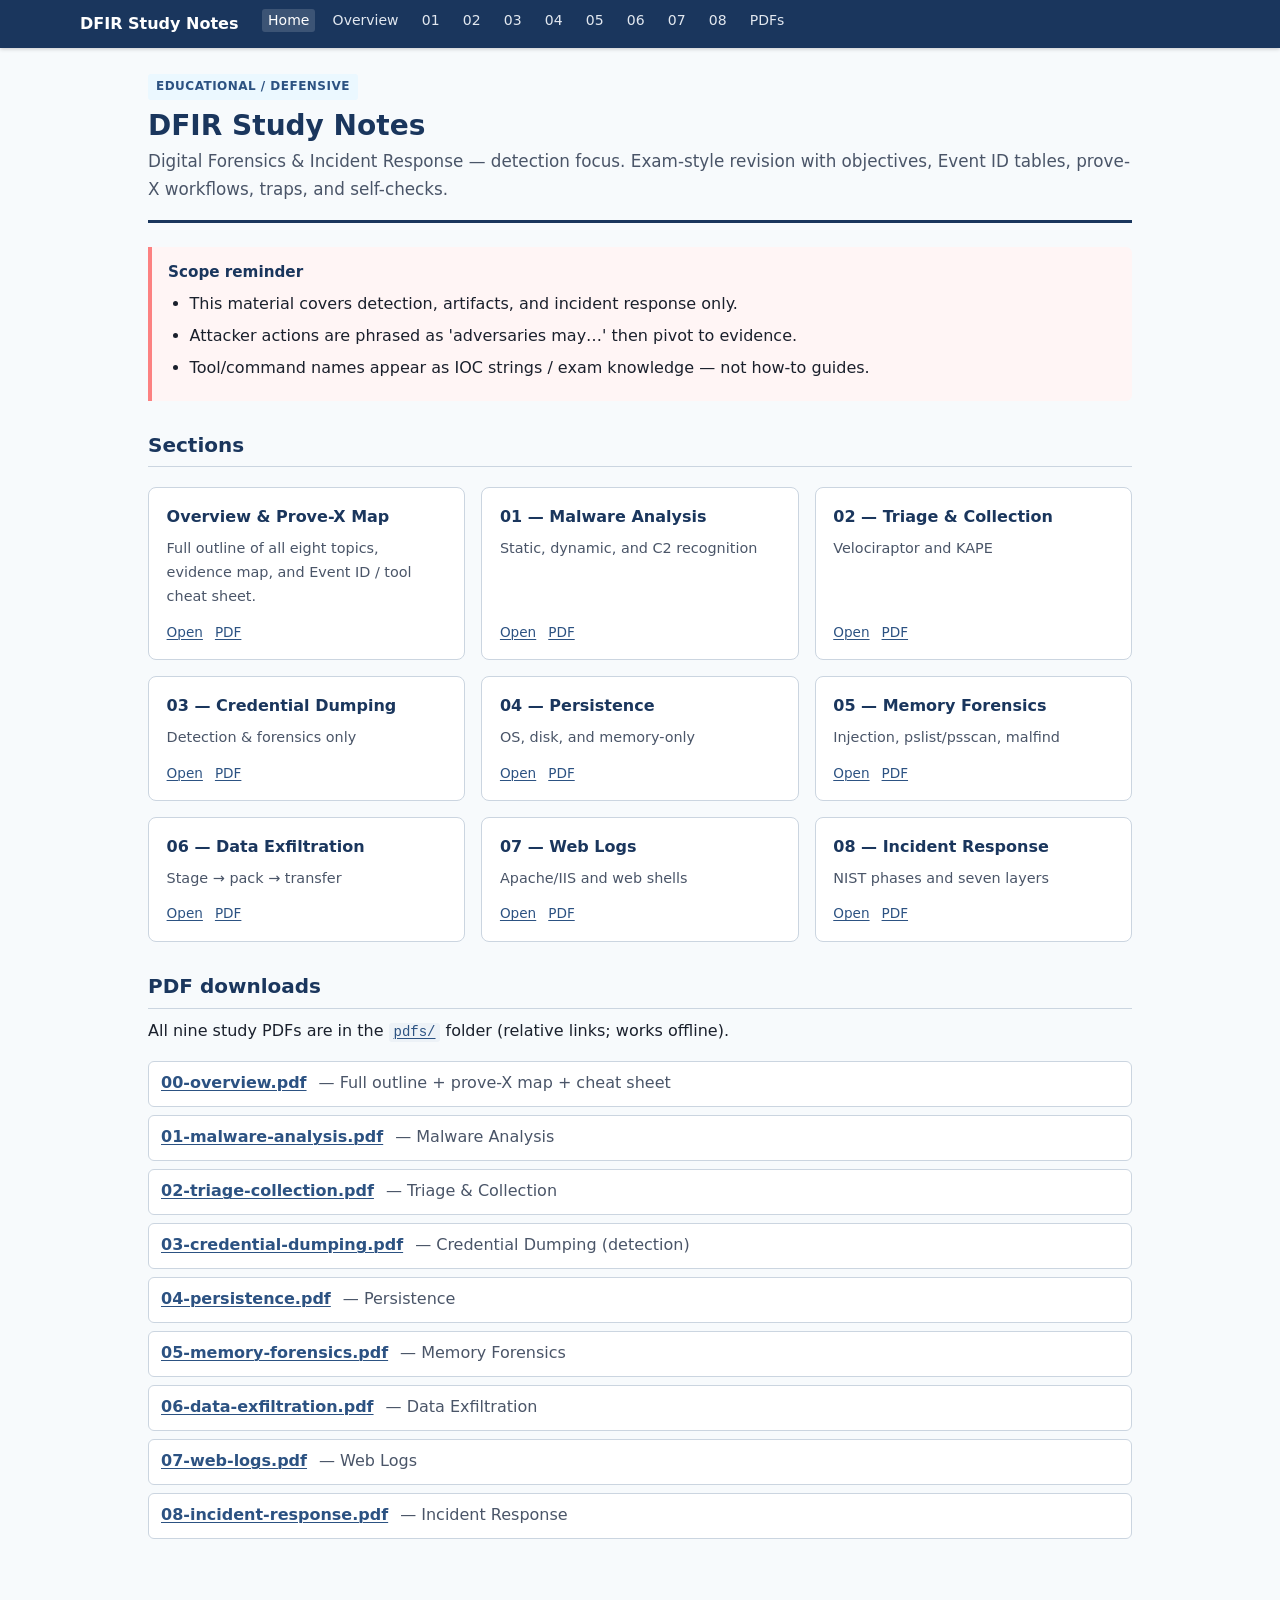
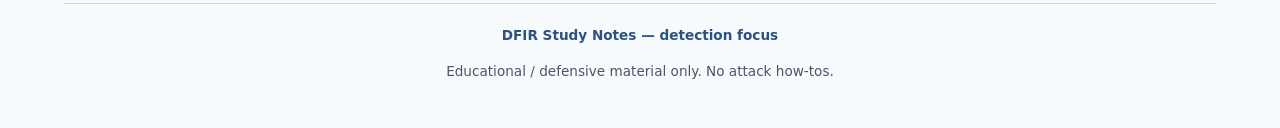
==== index.html @ 2293a6c2 "Add DFIR study notes: HTML site and PDFs Static browser-friendly notes plus PDF downloads for exam r" ====
<!DOCTYPE html>
<html lang="en">
<head>
<meta charset="utf-8">
<meta name="viewport" content="width=device-width, initial-scale=1">
<title>Home | DFIR Study Notes</title>
<meta name="description" content="Educational defensive DFIR study notes — detection and forensics focus.">
<link rel="stylesheet" href="css/style.css">
</head>
<body>
<nav class="site-nav" aria-label="Main">
  <div class="nav-inner">
    <a class="brand" href="index.html">DFIR Study Notes</a>
    <button type="button" class="nav-toggle" aria-expanded="false" aria-controls="nav-links"
      onclick="var n=document.getElementById('nav-links');var o=n.classList.toggle('open');this.setAttribute('aria-expanded',o);">Menu</button>
    <ul class="nav-links" id="nav-links"><li><a href="index.html" aria-current="page">Home</a></li><li><a href="overview.html">Overview</a></li><li><a href="01-malware-analysis.html">01</a></li><li><a href="02-triage-collection.html">02</a></li><li><a href="03-credential-dumping.html">03</a></li><li><a href="04-persistence.html">04</a></li><li><a href="05-memory-forensics.html">05</a></li><li><a href="06-data-exfiltration.html">06</a></li><li><a href="07-web-logs.html">07</a></li><li><a href="08-incident-response.html">08</a></li><li><a href="pdfs/">PDFs</a></li></ul>
  </div>
</nav>
<main class="wide-main">

<header class="page-header">
  <span class="badge">Educational / Defensive</span>
  <h1>DFIR Study Notes</h1>
  <p class="subtitle">Digital Forensics &amp; Incident Response — detection focus. Exam-style revision with objectives, Event ID tables, prove-X workflows, traps, and self-checks.</p>
</header>

<div class="callout warn"><strong class="title">Scope reminder</strong><ul><li>This material covers detection, artifacts, and incident response only.</li><li>Attacker actions are phrased as 'adversaries may…' then pivot to evidence.</li><li>Tool/command names appear as IOC strings / exam knowledge — not how-to guides.</li></ul></div>

<h2>Sections</h2>
<div class="card-grid">
<article class="card">
  <h3><a href="overview.html">Overview &amp; Prove-X Map</a></h3>
  <p>Full outline of all eight topics, evidence map, and Event ID / tool cheat sheet.</p>
  <div class="card-links"><a href="overview.html">Open</a><a href="pdfs/00-overview.pdf">PDF</a></div>
</article>
<article class="card">
  <h3><a href="01-malware-analysis.html">01 — Malware Analysis</a></h3>
  <p>Static, dynamic, and C2 recognition</p>
  <div class="card-links"><a href="01-malware-analysis.html">Open</a><a href="pdfs/01-malware-analysis.pdf">PDF</a></div>
</article>
<article class="card">
  <h3><a href="02-triage-collection.html">02 — Triage &amp; Collection</a></h3>
  <p>Velociraptor and KAPE</p>
  <div class="card-links"><a href="02-triage-collection.html">Open</a><a href="pdfs/02-triage-collection.pdf">PDF</a></div>
</article>
<article class="card">
  <h3><a href="03-credential-dumping.html">03 — Credential Dumping</a></h3>
  <p>Detection &amp; forensics only</p>
  <div class="card-links"><a href="03-credential-dumping.html">Open</a><a href="pdfs/03-credential-dumping.pdf">PDF</a></div>
</article>
<article class="card">
  <h3><a href="04-persistence.html">04 — Persistence</a></h3>
  <p>OS, disk, and memory-only</p>
  <div class="card-links"><a href="04-persistence.html">Open</a><a href="pdfs/04-persistence.pdf">PDF</a></div>
</article>
<article class="card">
  <h3><a href="05-memory-forensics.html">05 — Memory Forensics</a></h3>
  <p>Injection, pslist/psscan, malfind</p>
  <div class="card-links"><a href="05-memory-forensics.html">Open</a><a href="pdfs/05-memory-forensics.pdf">PDF</a></div>
</article>
<article class="card">
  <h3><a href="06-data-exfiltration.html">06 — Data Exfiltration</a></h3>
  <p>Stage → pack → transfer</p>
  <div class="card-links"><a href="06-data-exfiltration.html">Open</a><a href="pdfs/06-data-exfiltration.pdf">PDF</a></div>
</article>
<article class="card">
  <h3><a href="07-web-logs.html">07 — Web Logs</a></h3>
  <p>Apache/IIS and web shells</p>
  <div class="card-links"><a href="07-web-logs.html">Open</a><a href="pdfs/07-web-logs.pdf">PDF</a></div>
</article>
<article class="card">
  <h3><a href="08-incident-response.html">08 — Incident Response</a></h3>
  <p>NIST phases and seven layers</p>
  <div class="card-links"><a href="08-incident-response.html">Open</a><a href="pdfs/08-incident-response.pdf">PDF</a></div>
</article>
</div>

<h2>PDF downloads</h2>
<p>All nine study PDFs are in the <a href="pdfs/"><code>pdfs/</code></a> folder (relative links; works offline).</p>
<ul class="pdf-list">
<li><a href="pdfs/00-overview.pdf">00-overview.pdf</a> <span class="section-num">— Full outline + prove-X map + cheat sheet</span></li>
<li><a href="pdfs/01-malware-analysis.pdf">01-malware-analysis.pdf</a> <span class="section-num">— Malware Analysis</span></li>
<li><a href="pdfs/02-triage-collection.pdf">02-triage-collection.pdf</a> <span class="section-num">— Triage &amp; Collection</span></li>
<li><a href="pdfs/03-credential-dumping.pdf">03-credential-dumping.pdf</a> <span class="section-num">— Credential Dumping (detection)</span></li>
<li><a href="pdfs/04-persistence.pdf">04-persistence.pdf</a> <span class="section-num">— Persistence</span></li>
<li><a href="pdfs/05-memory-forensics.pdf">05-memory-forensics.pdf</a> <span class="section-num">— Memory Forensics</span></li>
<li><a href="pdfs/06-data-exfiltration.pdf">06-data-exfiltration.pdf</a> <span class="section-num">— Data Exfiltration</span></li>
<li><a href="pdfs/07-web-logs.pdf">07-web-logs.pdf</a> <span class="section-num">— Web Logs</span></li>
<li><a href="pdfs/08-incident-response.pdf">08-incident-response.pdf</a> <span class="section-num">— Incident Response</span></li>
</ul>

</main>
<footer class="site-footer">
  <p><span class="tag">DFIR Study Notes — detection focus</span></p>
  <p>Educational / defensive material only. No attack how-tos.</p>
</footer>
</body>
</html>
---- css/style.css ----
/* DFIR Study Notes — offline-friendly, study-focused stylesheet */
:root {
  --accent: #1a365d;
  --accent2: #2c5282;
  --accent-light: #ebf8ff;
  --bg: #f7fafc;
  --card: #ffffff;
  --text: #1a202c;
  --muted: #4a5568;
  --border: #cbd5e0;
  --warn-bg: #fff5f5;
  --warn-border: #fc8181;
  --ok-bg: #f0fff4;
  --ok-border: #68d391;
  --code-bg: #edf2f7;
  --nav-h: 3.25rem;
  --max: 52rem;
  --font: system-ui, -apple-system, "Segoe UI", Roboto, "Helvetica Neue", Arial, sans-serif;
  --mono: ui-monospace, "Cascadia Code", "SF Mono", Consolas, "Liberation Mono", monospace;
}

*, *::before, *::after { box-sizing: border-box; }

html { scroll-behavior: smooth; }

body {
  margin: 0;
  font-family: var(--font);
  font-size: 1rem;
  line-height: 1.65;
  color: var(--text);
  background: var(--bg);
}

a { color: var(--accent2); text-decoration-thickness: 1px; text-underline-offset: 2px; }
a:hover { color: var(--accent); }

/* —— Nav —— */
.site-nav {
  position: sticky;
  top: 0;
  z-index: 100;
  background: var(--accent);
  color: #fff;
  box-shadow: 0 1px 4px rgba(0,0,0,.2);
}
.site-nav .nav-inner {
  max-width: 72rem;
  margin: 0 auto;
  padding: .6rem 1rem;
  display: flex;
  flex-wrap: wrap;
  align-items: center;
  gap: .5rem 1rem;
}
.site-nav .brand {
  font-weight: 700;
  color: #fff;
  text-decoration: none;
  margin-right: .5rem;
  white-space: nowrap;
}
.site-nav .brand:hover { color: #bee3f8; }
.site-nav .nav-links {
  display: flex;
  flex-wrap: wrap;
  gap: .35rem .75rem;
  list-style: none;
  margin: 0;
  padding: 0;
  font-size: .875rem;
}
.site-nav .nav-links a {
  color: #e2e8f0;
  text-decoration: none;
  padding: .2rem .35rem;
  border-radius: 3px;
}
.site-nav .nav-links a:hover,
.site-nav .nav-links a[aria-current="page"] {
  background: rgba(255,255,255,.15);
  color: #fff;
}
.nav-toggle {
  display: none;
  background: transparent;
  border: 1px solid #a0aec0;
  color: #fff;
  padding: .35rem .6rem;
  border-radius: 4px;
  cursor: pointer;
  margin-left: auto;
}

@media (max-width: 800px) {
  .nav-toggle { display: block; }
  .site-nav .nav-links {
    display: none;
    width: 100%;
    flex-direction: column;
    padding: .5rem 0;
  }
  .site-nav .nav-links.open { display: flex; }
}

/* —— Layout —— */
main {
  max-width: var(--max);
  margin: 0 auto;
  padding: 1.5rem 1.25rem 3rem;
}
.wide-main { max-width: 64rem; }

.page-header {
  margin-bottom: 1.5rem;
  padding-bottom: 1rem;
  border-bottom: 3px solid var(--accent);
}
.page-header h1 {
  margin: 0 0 .35rem;
  font-size: 1.75rem;
  color: var(--accent);
  line-height: 1.25;
}
.page-header .subtitle {
  margin: 0;
  color: var(--muted);
  font-size: 1.05rem;
}
.badge {
  display: inline-block;
  font-size: .75rem;
  font-weight: 600;
  text-transform: uppercase;
  letter-spacing: .04em;
  background: var(--accent-light);
  color: var(--accent2);
  padding: .2rem .5rem;
  border-radius: 3px;
  margin-bottom: .5rem;
}

h2 {
  margin: 1.75rem 0 .6rem;
  font-size: 1.25rem;
  color: var(--accent);
  border-bottom: 1px solid var(--border);
  padding-bottom: .3rem;
}
h3 {
  margin: 1.25rem 0 .4rem;
  font-size: 1.05rem;
  color: var(--accent2);
}

p { margin: 0 0 .85rem; }
ul, ol { margin: 0 0 1rem; padding-left: 1.35rem; }
li { margin-bottom: .35rem; }
li ul { margin-top: .35rem; margin-bottom: .35rem; }

code, .mono {
  font-family: var(--mono);
  font-size: .875em;
  background: var(--code-bg);
  padding: .1em .35em;
  border-radius: 3px;
}
pre {
  font-family: var(--mono);
  font-size: .85rem;
  background: var(--code-bg);
  padding: .85rem 1rem;
  border-radius: 6px;
  overflow-x: auto;
  border: 1px solid var(--border);
}

/* —— Cards / callouts —— */
.callout {
  background: var(--accent-light);
  border-left: 4px solid var(--accent2);
  padding: .85rem 1rem;
  margin: 1rem 0;
  border-radius: 0 6px 6px 0;
}
.callout.warn {
  background: var(--warn-bg);
  border-left-color: var(--warn-border);
}
.callout.ok {
  background: var(--ok-bg);
  border-left-color: var(--ok-border);
}
.callout strong.title {
  display: block;
  color: var(--accent);
  margin-bottom: .35rem;
  font-size: .95rem;
}
.callout ul { margin-bottom: 0; }

.objectives {
  background: var(--card);
  border: 1px solid var(--border);
  border-radius: 8px;
  padding: 1rem 1.15rem;
  margin: 1rem 0 1.5rem;
  box-shadow: 0 1px 2px rgba(0,0,0,.04);
}
.objectives h2 { margin-top: 0; border: none; padding: 0; font-size: 1.1rem; }

/* —— Tables —— */
.table-wrap {
  overflow-x: auto;
  margin: 0 0 1.25rem;
  border-radius: 6px;
  border: 1px solid var(--border);
  background: var(--card);
}
table {
  width: 100%;
  border-collapse: collapse;
  font-size: .9rem;
  line-height: 1.45;
}
th, td {
  padding: .55rem .7rem;
  text-align: left;
  vertical-align: top;
  border-bottom: 1px solid var(--border);
}
th {
  background: var(--accent);
  color: #fff;
  font-weight: 600;
  white-space: nowrap;
}
tr:nth-child(even) td { background: #edf2f7; }
tr:last-child td { border-bottom: none; }

/* —— Landing cards —— */
.card-grid {
  display: grid;
  grid-template-columns: repeat(auto-fill, minmax(16rem, 1fr));
  gap: 1rem;
  margin: 1.25rem 0;
}
.card {
  background: var(--card);
  border: 1px solid var(--border);
  border-radius: 8px;
  padding: 1rem 1.1rem;
  display: flex;
  flex-direction: column;
  transition: box-shadow .15s, border-color .15s;
}
.card:hover {
  border-color: var(--accent2);
  box-shadow: 0 4px 12px rgba(26,54,93,.12);
}
.card h3 { margin: 0 0 .4rem; font-size: 1rem; }
.card h3 a { text-decoration: none; color: var(--accent); }
.card h3 a:hover { text-decoration: underline; }
.card p { flex: 1; font-size: .9rem; color: var(--muted); margin-bottom: .75rem; }
.card .card-links { font-size: .85rem; }
.card .card-links a { margin-right: .75rem; }

.pdf-list {
  list-style: none;
  padding: 0;
  margin: 1rem 0;
}
.pdf-list li {
  display: flex;
  flex-wrap: wrap;
  align-items: baseline;
  gap: .35rem .75rem;
  padding: .55rem .75rem;
  background: var(--card);
  border: 1px solid var(--border);
  border-radius: 6px;
  margin-bottom: .5rem;
}
.pdf-list a { font-weight: 600; }

/* —— Self-check —— */
details.self-check {
  background: var(--card);
  border: 1px solid var(--border);
  border-radius: 6px;
  margin: .6rem 0;
  padding: .15rem .85rem .5rem;
}
details.self-check summary {
  cursor: pointer;
  font-weight: 600;
  padding: .55rem 0;
  color: var(--accent);
}
details.self-check .answer {
  color: #276749;
  font-style: italic;
  padding: 0 0 .5rem .5rem;
  border-left: 3px solid var(--ok-border);
  margin: .25rem 0 .5rem;
}

/* —— Footer —— */
.site-footer {
  max-width: 72rem;
  margin: 0 auto;
  padding: 1.25rem 1rem 2rem;
  text-align: center;
  color: var(--muted);
  font-size: .85rem;
  border-top: 1px solid var(--border);
}
.site-footer .tag {
  font-weight: 600;
  color: var(--accent2);
}

/* —— Print —— */
@media print {
  .site-nav, .nav-toggle { display: none !important; }
  body { background: #fff; font-size: 11pt; }
  main { max-width: none; padding: 0; }
  a { color: inherit; text-decoration: none; }
  .callout, .objectives, .card { break-inside: avoid; }
  details.self-check[open] .answer,
  details.self-check .answer { display: block !important; }
  details.self-check { border: 1px solid #999; }
  th { background: #333 !important; -webkit-print-color-adjust: exact; print-color-adjust: exact; }
  .site-footer { border-top: 1px solid #999; }
}

/* —— Misc —— */
.toc { columns: 2; column-gap: 2rem; }
@media (max-width: 560px) { .toc { columns: 1; } }
.toc li { break-inside: avoid; }
.section-num { color: var(--muted); font-weight: 500; }
hr.sep {
  border: none;
  border-top: 1px solid var(--border);
  margin: 2rem 0;
}

/* —— Extra layout helpers —— */
main {
  max-width: 52rem;
  margin: 0 auto;
  padding: 1.5rem 1.25rem 3rem;
}
main.wide-main { max-width: 64rem; }

.subtitle { margin: 0; color: var(--muted); font-size: 1.05rem; }
.tag { font-weight: 600; color: var(--accent2); }

.card-links { font-size: 0.85rem; }
.card-links a { margin-right: 0.75rem; }

.callout strong.title,
.callout .title {
  display: block;
  color: var(--accent);
  margin-bottom: 0.35rem;
  font-size: 0.95rem;
}

hr.sep {
  border: none;
  border-top: 1px solid var(--border);
  margin: 2rem 0;
}

code, .mono {
  font-family: var(--mono);
  font-size: 0.875em;
  background: var(--code-bg);
  padding: 0.1em 0.35em;
  border-radius: 3px;
}

/* Ensure nested nav helpers exist even if selectors differ */
.nav-inner {
  max-width: 72rem;
  margin: 0 auto;
  padding: 0.6rem 1rem;
  display: flex;
  flex-wrap: wrap;
  align-items: center;
  gap: 0.5rem 1rem;
}
.brand {
  font-weight: 700;
  color: #fff;
  text-decoration: none;
  margin-right: 0.5rem;
  white-space: nowrap;
}
.brand:hover { color: #bee3f8; }
.nav-links {
  display: flex;
  flex-wrap: wrap;
  gap: 0.35rem 0.75rem;
  list-style: none;
  margin: 0;
  padding: 0;
  font-size: 0.875rem;
}
.nav-links a {
  color: #e2e8f0;
  text-decoration: none;
  padding: 0.2rem 0.35rem;
  border-radius: 3px;
}
.nav-links a:hover,
.nav-links a[aria-current="page"] {
  background: rgba(255,255,255,0.15);
  color: #fff;
}
@media (max-width: 800px) {
  .nav-links {
    display: none;
    width: 100%;
    flex-direction: column;
    padding: 0.5rem 0;
  }
  .nav-links.open { display: flex; }
}
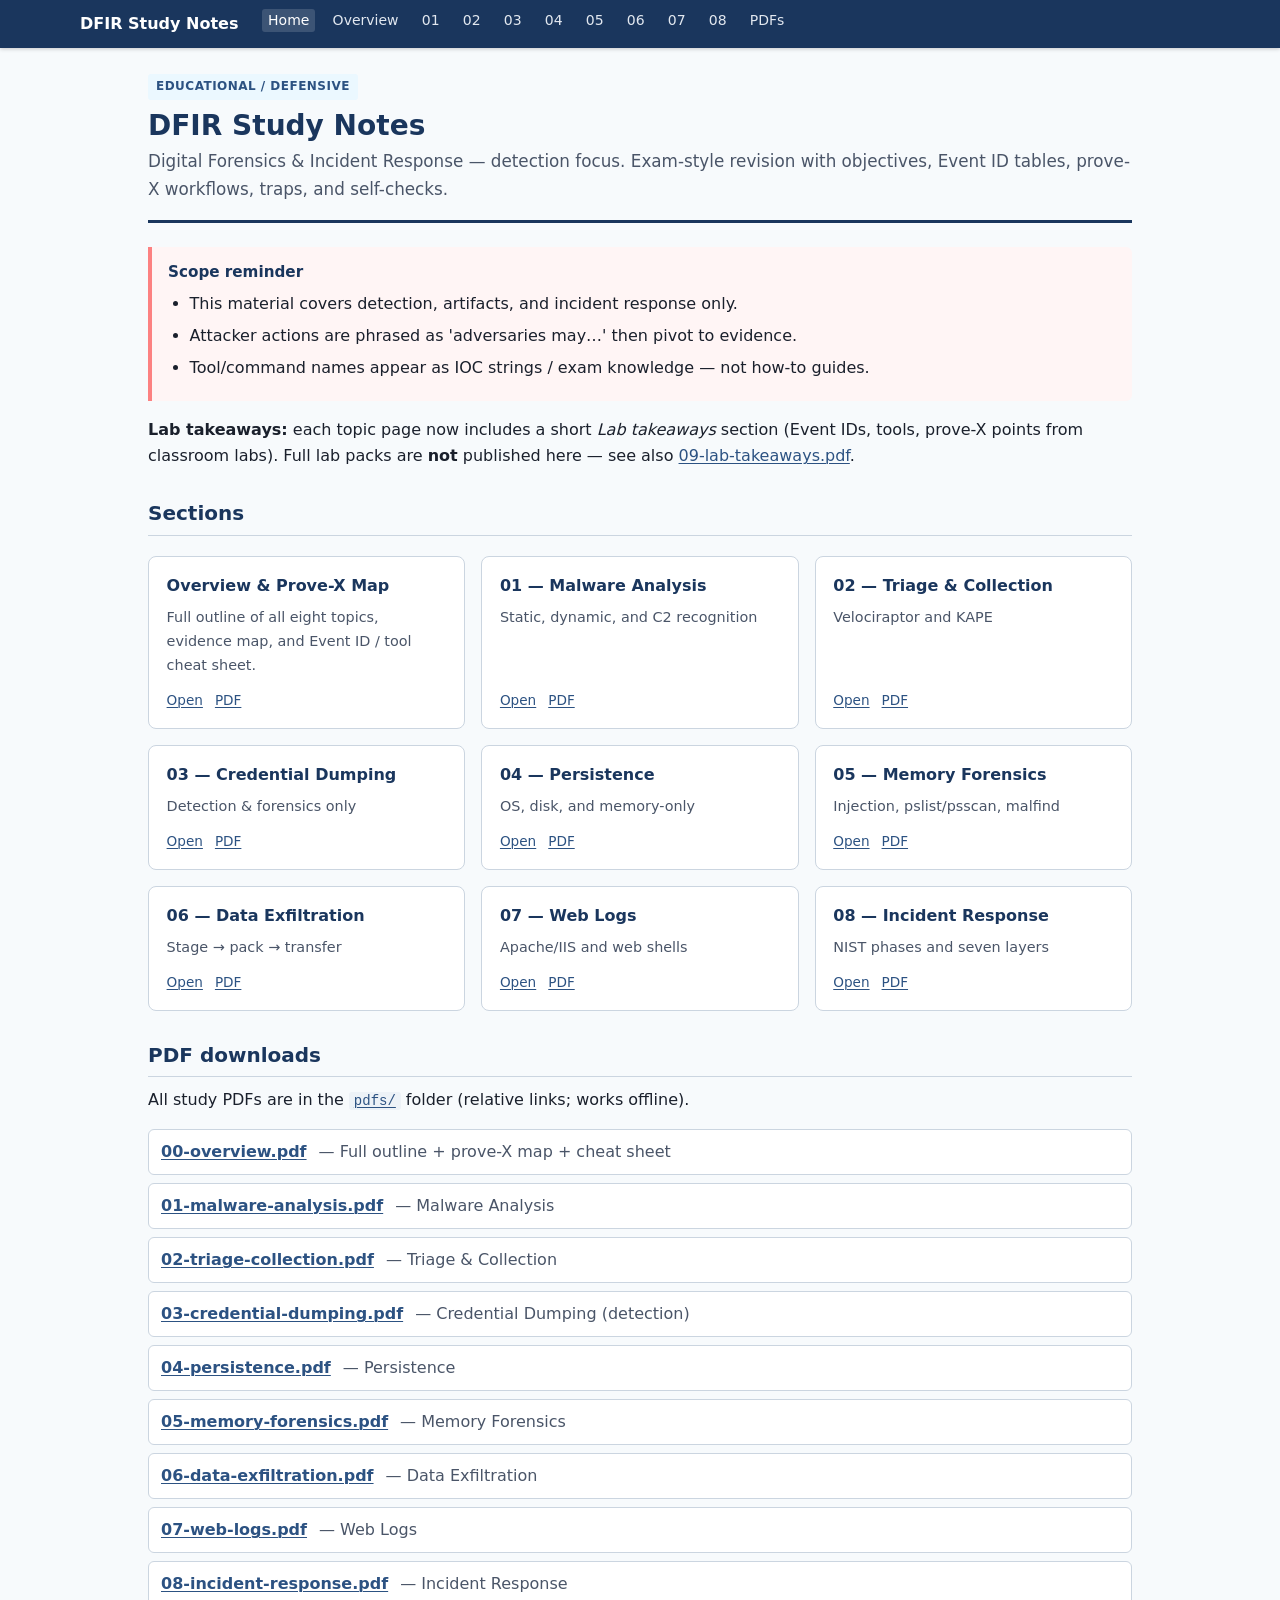
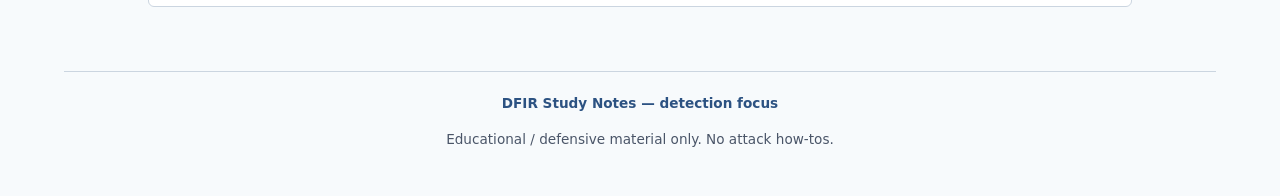
==== commit 9853106e: "Add lab takeaways to study notes (no full lab writeups) Fold detection-focused findings from Labs 1–" ====
--- a/index.html
+++ b/index.html
@@ -25,6 +25,9 @@
 </header>
 
 <div class="callout warn"><strong class="title">Scope reminder</strong><ul><li>This material covers detection, artifacts, and incident response only.</li><li>Attacker actions are phrased as 'adversaries may…' then pivot to evidence.</li><li>Tool/command names appear as IOC strings / exam knowledge — not how-to guides.</li></ul></div>
+
+
+<p class="lab-note"><b>Lab takeaways:</b> each topic page now includes a short <em>Lab takeaways</em> section (Event IDs, tools, prove-X points from classroom labs). Full lab packs are <b>not</b> published here — see also <a href="pdfs/09-lab-takeaways.pdf">09-lab-takeaways.pdf</a>.</p>
 
 <h2>Sections</h2>
 <div class="card-grid">
@@ -76,7 +79,7 @@
 </div>
 
 <h2>PDF downloads</h2>
-<p>All nine study PDFs are in the <a href="pdfs/"><code>pdfs/</code></a> folder (relative links; works offline).</p>
+<p>All study PDFs are in the <a href="pdfs/"><code>pdfs/</code></a> folder (relative links; works offline).</p>
 <ul class="pdf-list">
 <li><a href="pdfs/00-overview.pdf">00-overview.pdf</a> <span class="section-num">— Full outline + prove-X map + cheat sheet</span></li>
 <li><a href="pdfs/01-malware-analysis.pdf">01-malware-analysis.pdf</a> <span class="section-num">— Malware Analysis</span></li>
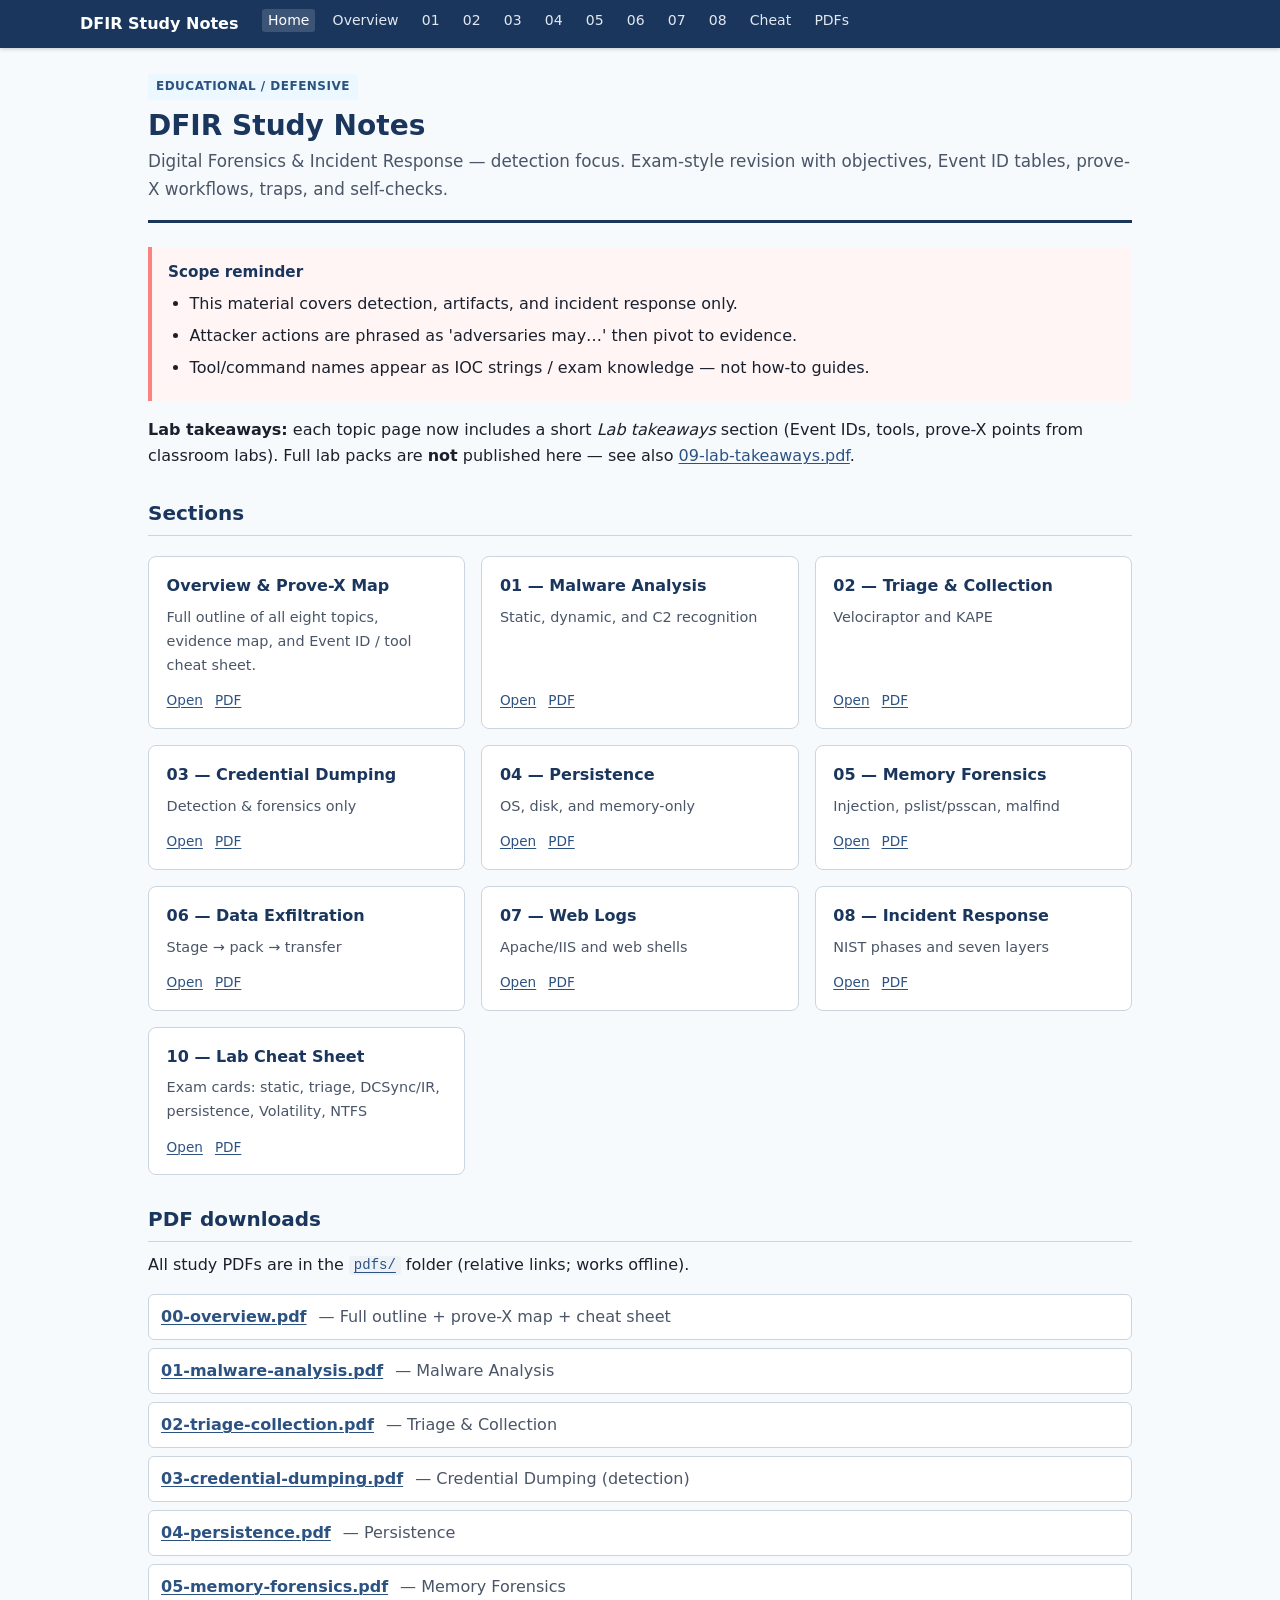
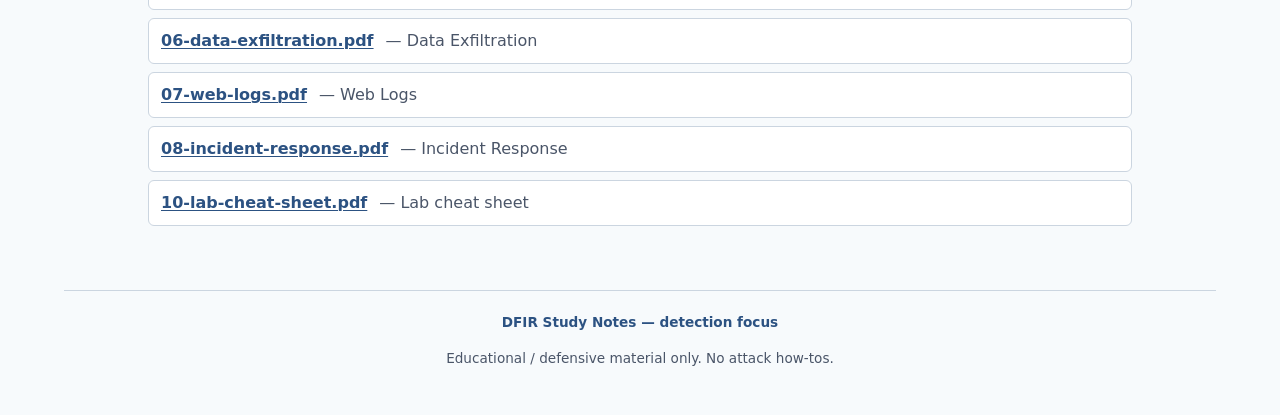
==== commit 8e216429: "Add Lab cheat sheet chapter with screenshots and Volatility cards New HTML/PDF chapter (10) embeddin" ====
--- a/index.html
+++ b/index.html
@@ -13,7 +13,7 @@
     <a class="brand" href="index.html">DFIR Study Notes</a>
     <button type="button" class="nav-toggle" aria-expanded="false" aria-controls="nav-links"
       onclick="var n=document.getElementById('nav-links');var o=n.classList.toggle('open');this.setAttribute('aria-expanded',o);">Menu</button>
-    <ul class="nav-links" id="nav-links"><li><a href="index.html" aria-current="page">Home</a></li><li><a href="overview.html">Overview</a></li><li><a href="01-malware-analysis.html">01</a></li><li><a href="02-triage-collection.html">02</a></li><li><a href="03-credential-dumping.html">03</a></li><li><a href="04-persistence.html">04</a></li><li><a href="05-memory-forensics.html">05</a></li><li><a href="06-data-exfiltration.html">06</a></li><li><a href="07-web-logs.html">07</a></li><li><a href="08-incident-response.html">08</a></li><li><a href="pdfs/">PDFs</a></li></ul>
+    <ul class="nav-links" id="nav-links"><li><a href="index.html" aria-current="page">Home</a></li><li><a href="overview.html">Overview</a></li><li><a href="01-malware-analysis.html">01</a></li><li><a href="02-triage-collection.html">02</a></li><li><a href="03-credential-dumping.html">03</a></li><li><a href="04-persistence.html">04</a></li><li><a href="05-memory-forensics.html">05</a></li><li><a href="06-data-exfiltration.html">06</a></li><li><a href="07-web-logs.html">07</a></li><li><a href="08-incident-response.html">08</a></li><li><a href="10-lab-cheat-sheet.html">Cheat</a></li><li><a href="pdfs/">PDFs</a></li></ul>
   </div>
 </nav>
 <main class="wide-main">
@@ -76,6 +76,11 @@
   <p>NIST phases and seven layers</p>
   <div class="card-links"><a href="08-incident-response.html">Open</a><a href="pdfs/08-incident-response.pdf">PDF</a></div>
 </article>
+<article class="card">
+  <h3><a href="10-lab-cheat-sheet.html">10 — Lab Cheat Sheet</a></h3>
+  <p>Exam cards: static, triage, DCSync/IR, persistence, Volatility, NTFS</p>
+  <div class="card-links"><a href="10-lab-cheat-sheet.html">Open</a><a href="pdfs/10-lab-cheat-sheet.pdf">PDF</a></div>
+</article>
 </div>
 
 <h2>PDF downloads</h2>
@@ -90,6 +95,7 @@
 <li><a href="pdfs/06-data-exfiltration.pdf">06-data-exfiltration.pdf</a> <span class="section-num">— Data Exfiltration</span></li>
 <li><a href="pdfs/07-web-logs.pdf">07-web-logs.pdf</a> <span class="section-num">— Web Logs</span></li>
 <li><a href="pdfs/08-incident-response.pdf">08-incident-response.pdf</a> <span class="section-num">— Incident Response</span></li>
+<li><a href="pdfs/10-lab-cheat-sheet.pdf">10-lab-cheat-sheet.pdf</a> <span class="section-num">— Lab cheat sheet</span></li>
 </ul>
 
 </main>
--- a/css/style.css
+++ b/css/style.css
@@ -428,3 +428,48 @@
   }
   .nav-links.open { display: flex; }
 }
+
+/* —— Cheat-sheet figures —— */
+figure.cheat-fig {
+  margin: 1rem 0 1.5rem;
+  padding: 0.75rem;
+  background: var(--card);
+  border: 1px solid var(--border);
+  border-radius: 8px;
+  text-align: center;
+}
+figure.cheat-fig img {
+  max-width: 100%;
+  height: auto;
+  display: block;
+  margin: 0 auto;
+  border-radius: 4px;
+}
+figure.cheat-fig figcaption {
+  margin-top: 0.65rem;
+  font-size: 0.9rem;
+  color: var(--muted);
+  text-align: left;
+  line-height: 1.45;
+}
+.cheat-toc {
+  background: var(--card);
+  border: 1px solid var(--border);
+  border-radius: 8px;
+  padding: 1rem 1.15rem;
+  margin: 1rem 0 1.5rem;
+}
+.cheat-toc ol { margin-bottom: 0; }
+.section-label {
+  display: inline-block;
+  font-size: 0.75rem;
+  font-weight: 700;
+  letter-spacing: 0.04em;
+  text-transform: uppercase;
+  color: #fff;
+  background: var(--accent2);
+  padding: 0.15rem 0.45rem;
+  border-radius: 3px;
+  margin-right: 0.4rem;
+  vertical-align: middle;
+}
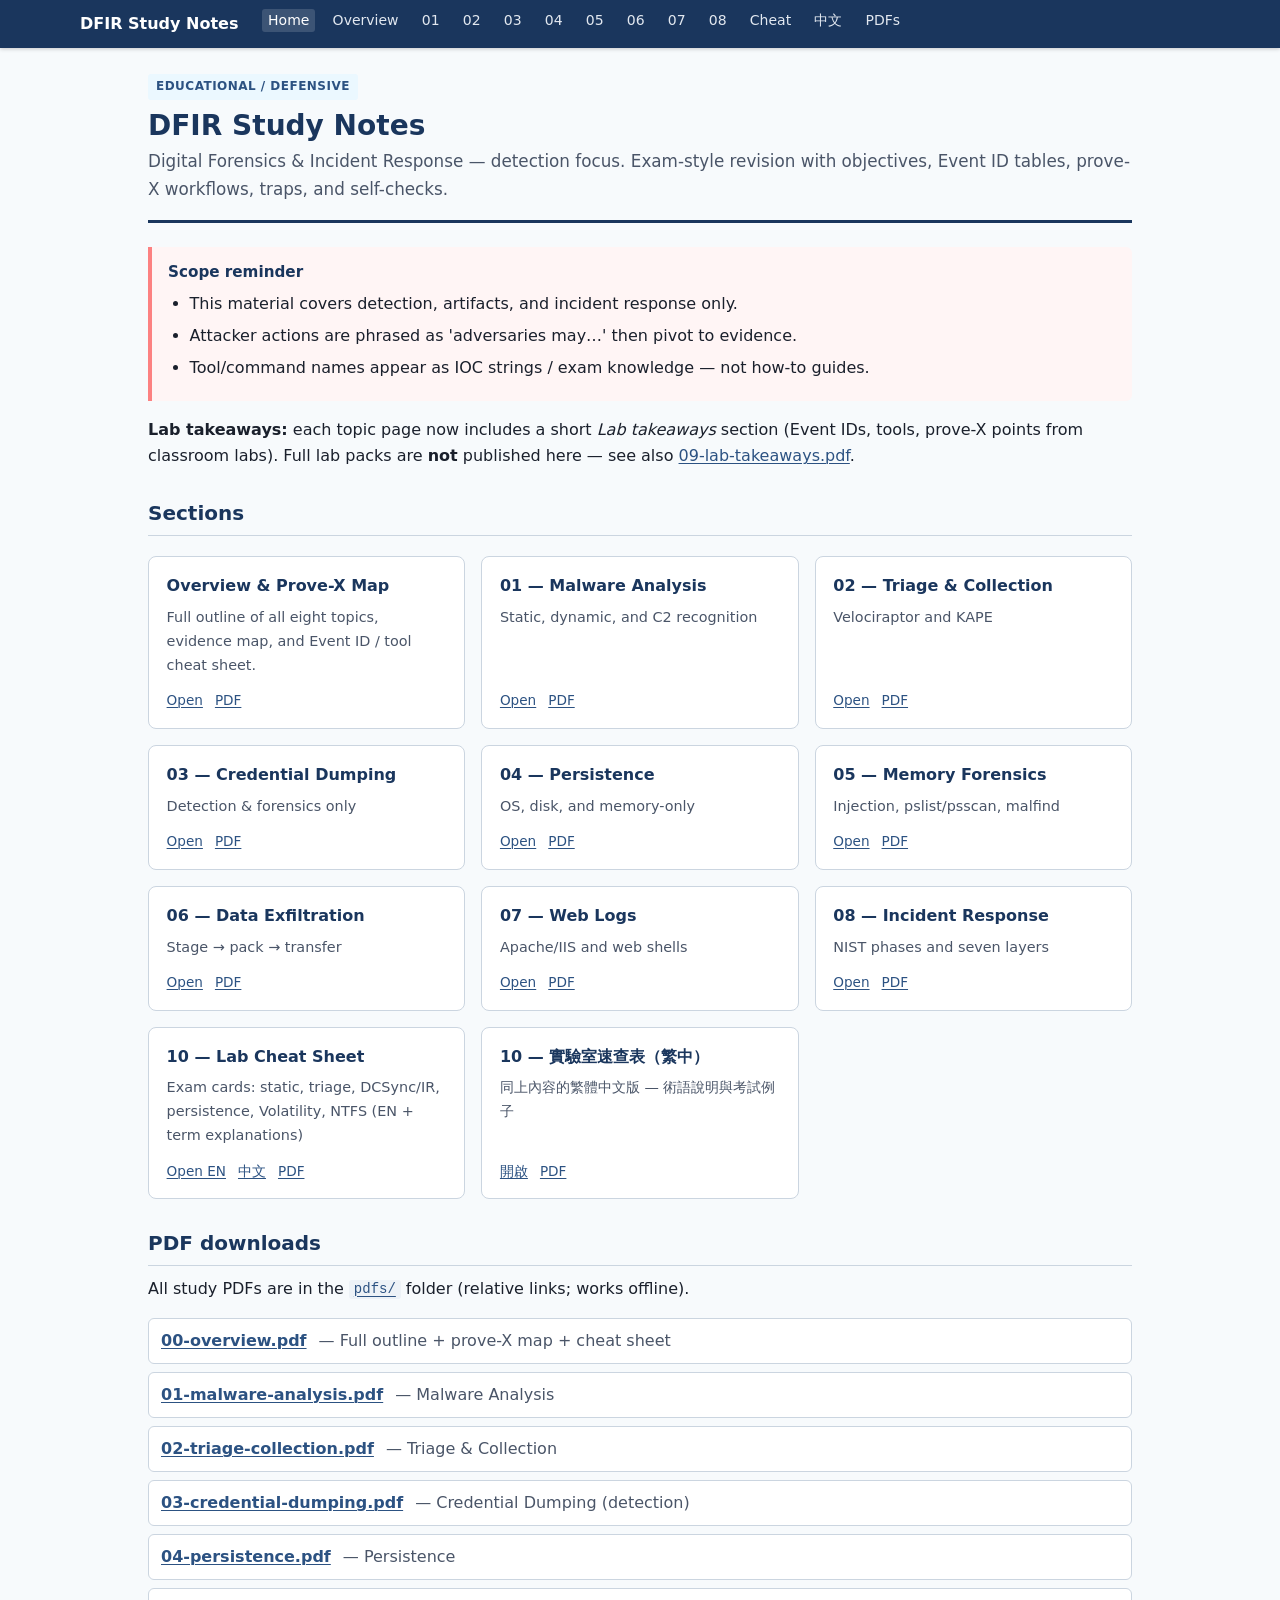
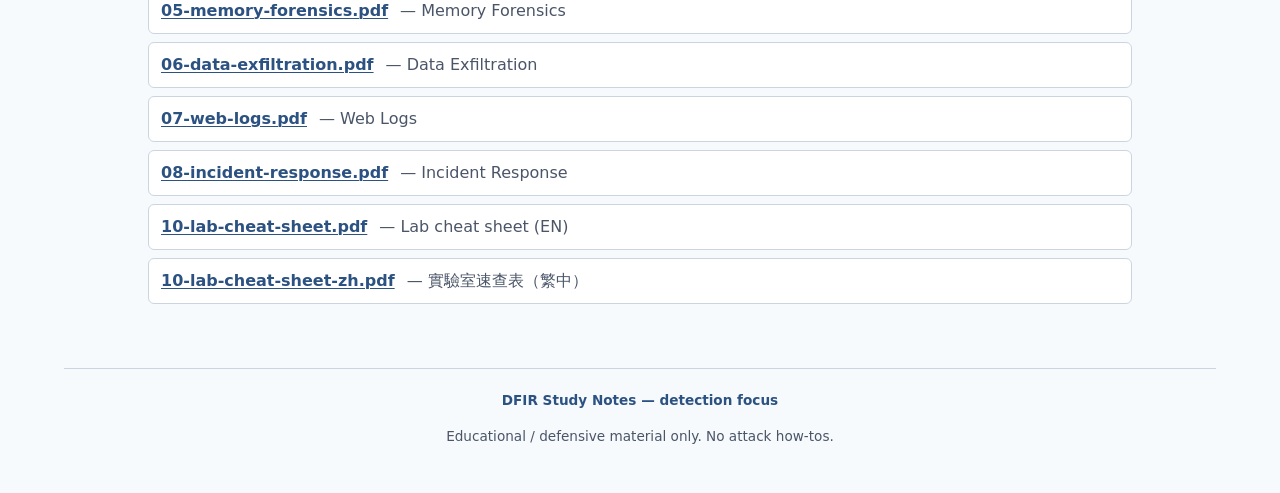
==== commit 6dd7a33d: "Expand lab cheat sheet with term explanations and Traditional Chinese mirror Add glossary and What/W" ====
--- a/index.html
+++ b/index.html
@@ -13,7 +13,7 @@
     <a class="brand" href="index.html">DFIR Study Notes</a>
     <button type="button" class="nav-toggle" aria-expanded="false" aria-controls="nav-links"
       onclick="var n=document.getElementById('nav-links');var o=n.classList.toggle('open');this.setAttribute('aria-expanded',o);">Menu</button>
-    <ul class="nav-links" id="nav-links"><li><a href="index.html" aria-current="page">Home</a></li><li><a href="overview.html">Overview</a></li><li><a href="01-malware-analysis.html">01</a></li><li><a href="02-triage-collection.html">02</a></li><li><a href="03-credential-dumping.html">03</a></li><li><a href="04-persistence.html">04</a></li><li><a href="05-memory-forensics.html">05</a></li><li><a href="06-data-exfiltration.html">06</a></li><li><a href="07-web-logs.html">07</a></li><li><a href="08-incident-response.html">08</a></li><li><a href="10-lab-cheat-sheet.html">Cheat</a></li><li><a href="pdfs/">PDFs</a></li></ul>
+    <ul class="nav-links" id="nav-links"><li><a href="index.html" aria-current="page">Home</a></li><li><a href="overview.html">Overview</a></li><li><a href="01-malware-analysis.html">01</a></li><li><a href="02-triage-collection.html">02</a></li><li><a href="03-credential-dumping.html">03</a></li><li><a href="04-persistence.html">04</a></li><li><a href="05-memory-forensics.html">05</a></li><li><a href="06-data-exfiltration.html">06</a></li><li><a href="07-web-logs.html">07</a></li><li><a href="08-incident-response.html">08</a></li><li><a href="10-lab-cheat-sheet.html">Cheat</a></li><li><a href="10-lab-cheat-sheet-zh.html">中文</a></li><li><a href="pdfs/">PDFs</a></li></ul>
   </div>
 </nav>
 <main class="wide-main">
@@ -78,8 +78,13 @@
 </article>
 <article class="card">
   <h3><a href="10-lab-cheat-sheet.html">10 — Lab Cheat Sheet</a></h3>
-  <p>Exam cards: static, triage, DCSync/IR, persistence, Volatility, NTFS</p>
-  <div class="card-links"><a href="10-lab-cheat-sheet.html">Open</a><a href="pdfs/10-lab-cheat-sheet.pdf">PDF</a></div>
+  <p>Exam cards: static, triage, DCSync/IR, persistence, Volatility, NTFS (EN + term explanations)</p>
+  <div class="card-links"><a href="10-lab-cheat-sheet.html">Open EN</a><a href="10-lab-cheat-sheet-zh.html">中文</a><a href="pdfs/10-lab-cheat-sheet.pdf">PDF</a></div>
+</article>
+<article class="card">
+  <h3><a href="10-lab-cheat-sheet-zh.html">10 — 實驗室速查表（繁中）</a></h3>
+  <p>同上內容的繁體中文版 — 術語說明與考試例子</p>
+  <div class="card-links"><a href="10-lab-cheat-sheet-zh.html">開啟</a><a href="pdfs/10-lab-cheat-sheet-zh.pdf">PDF</a></div>
 </article>
 </div>
 
@@ -95,7 +100,8 @@
 <li><a href="pdfs/06-data-exfiltration.pdf">06-data-exfiltration.pdf</a> <span class="section-num">— Data Exfiltration</span></li>
 <li><a href="pdfs/07-web-logs.pdf">07-web-logs.pdf</a> <span class="section-num">— Web Logs</span></li>
 <li><a href="pdfs/08-incident-response.pdf">08-incident-response.pdf</a> <span class="section-num">— Incident Response</span></li>
-<li><a href="pdfs/10-lab-cheat-sheet.pdf">10-lab-cheat-sheet.pdf</a> <span class="section-num">— Lab cheat sheet</span></li>
+<li><a href="pdfs/10-lab-cheat-sheet.pdf">10-lab-cheat-sheet.pdf</a> <span class="section-num">— Lab cheat sheet (EN)</span></li>
+<li><a href="pdfs/10-lab-cheat-sheet-zh.pdf">10-lab-cheat-sheet-zh.pdf</a> <span class="section-num">— 實驗室速查表（繁中）</span></li>
 </ul>
 
 </main>
--- a/css/style.css
+++ b/css/style.css
@@ -473,3 +473,50 @@
   margin-right: 0.4rem;
   vertical-align: middle;
 }
+
+/* —— Term boxes / glossary / lang switch (cheat sheet) —— */
+.term-box {
+  background: var(--accent-light);
+  border-left: 4px solid var(--accent2);
+  padding: 0.75rem 1rem;
+  margin: -0.5rem 0 1.5rem;
+  border-radius: 0 6px 6px 0;
+  font-size: 0.95rem;
+}
+.term-box p { margin: 0 0 0.45rem; }
+.term-box p:last-child { margin-bottom: 0; }
+.term-box strong { color: var(--accent); }
+.lang-switch {
+  font-size: 0.95rem;
+  margin: 0 0 0.75rem;
+  padding: 0.45rem 0.75rem;
+  background: var(--card);
+  border: 1px solid var(--border);
+  border-radius: 6px;
+  display: inline-block;
+}
+.glossary {
+  background: var(--card);
+  border: 1px solid var(--border);
+  border-radius: 8px;
+  padding: 0.85rem 1.15rem 0.5rem;
+  margin: 0 0 1.5rem;
+}
+.glossary dl { margin: 0; }
+.glossary dt {
+  font-weight: 700;
+  color: var(--accent);
+  margin-top: 0.55rem;
+  font-size: 0.92rem;
+}
+.glossary dd {
+  margin: 0.15rem 0 0.35rem 0;
+  color: var(--muted);
+  font-size: 0.9rem;
+  padding-left: 0.5rem;
+  border-left: 2px solid var(--border);
+}
+@media print {
+  .term-box, .glossary, .lang-switch { break-inside: avoid; }
+  .cheat-fig img { max-height: 4.5in; }
+}
